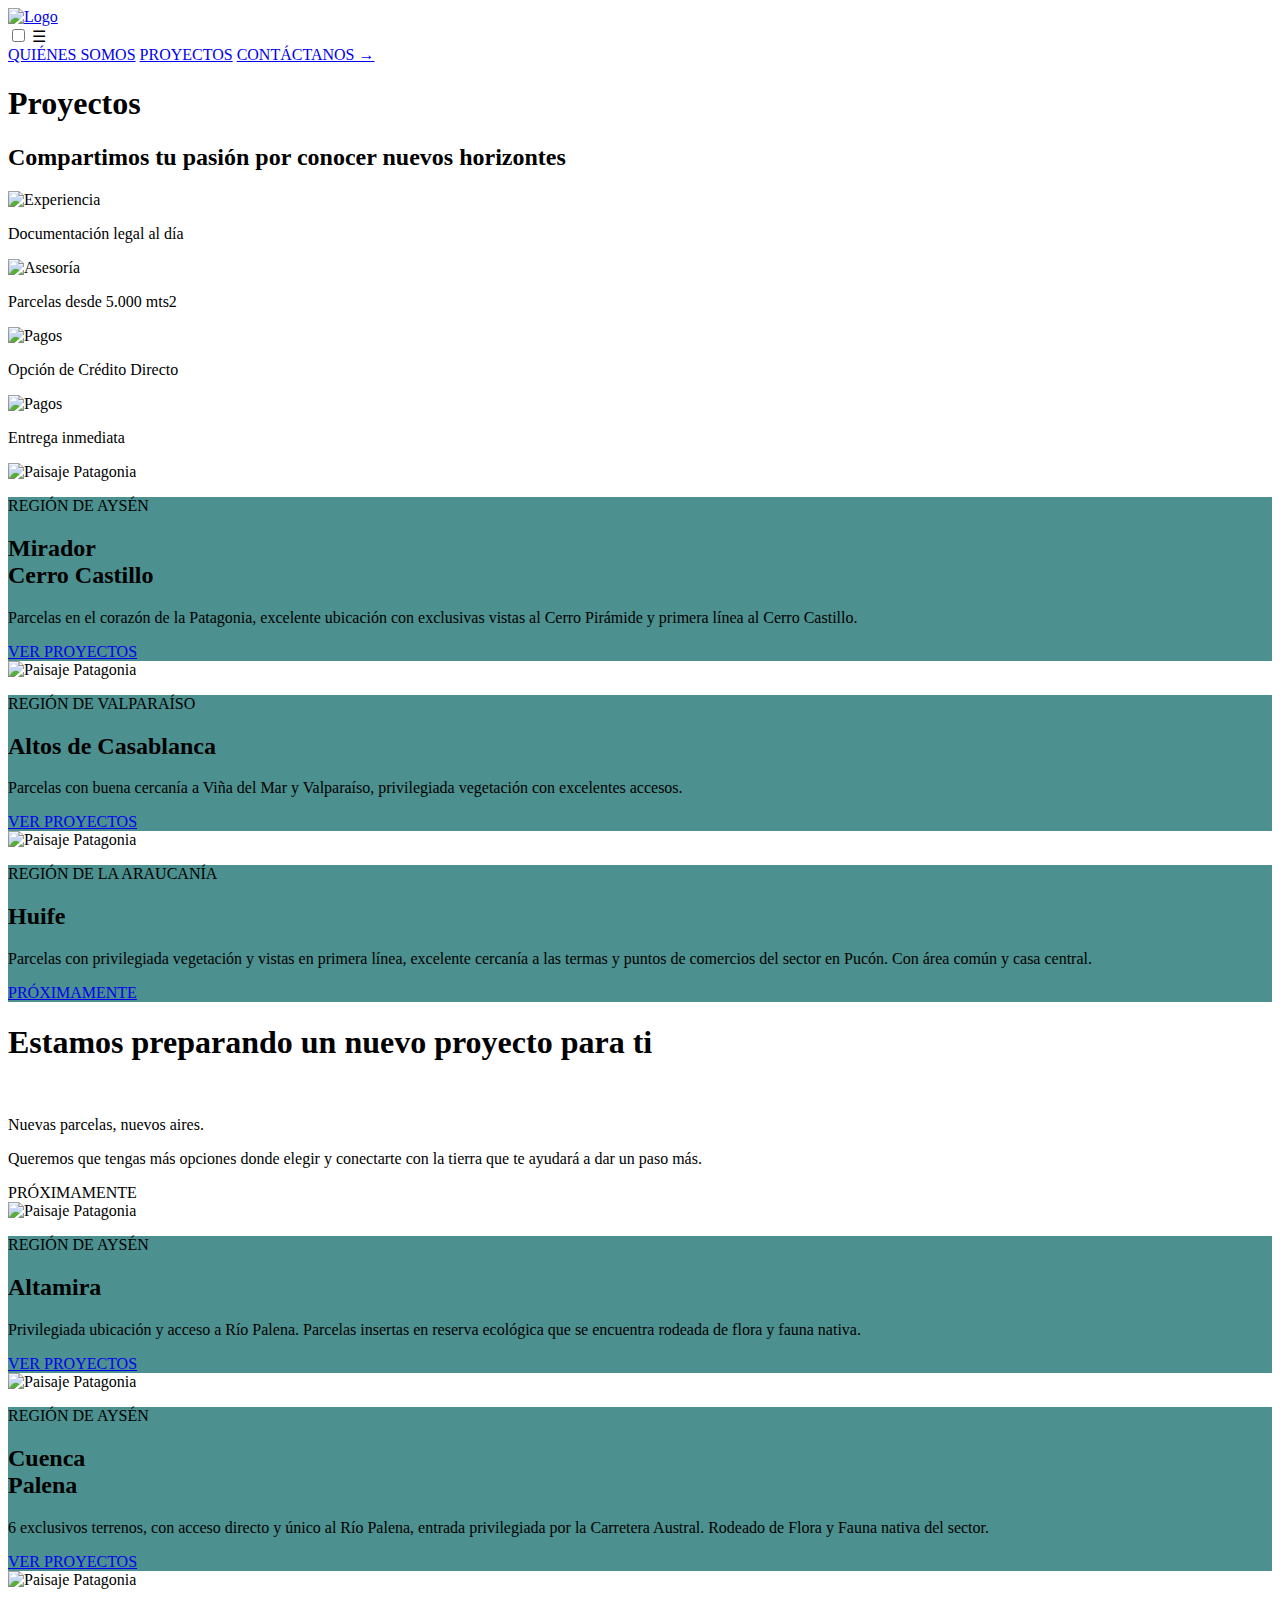
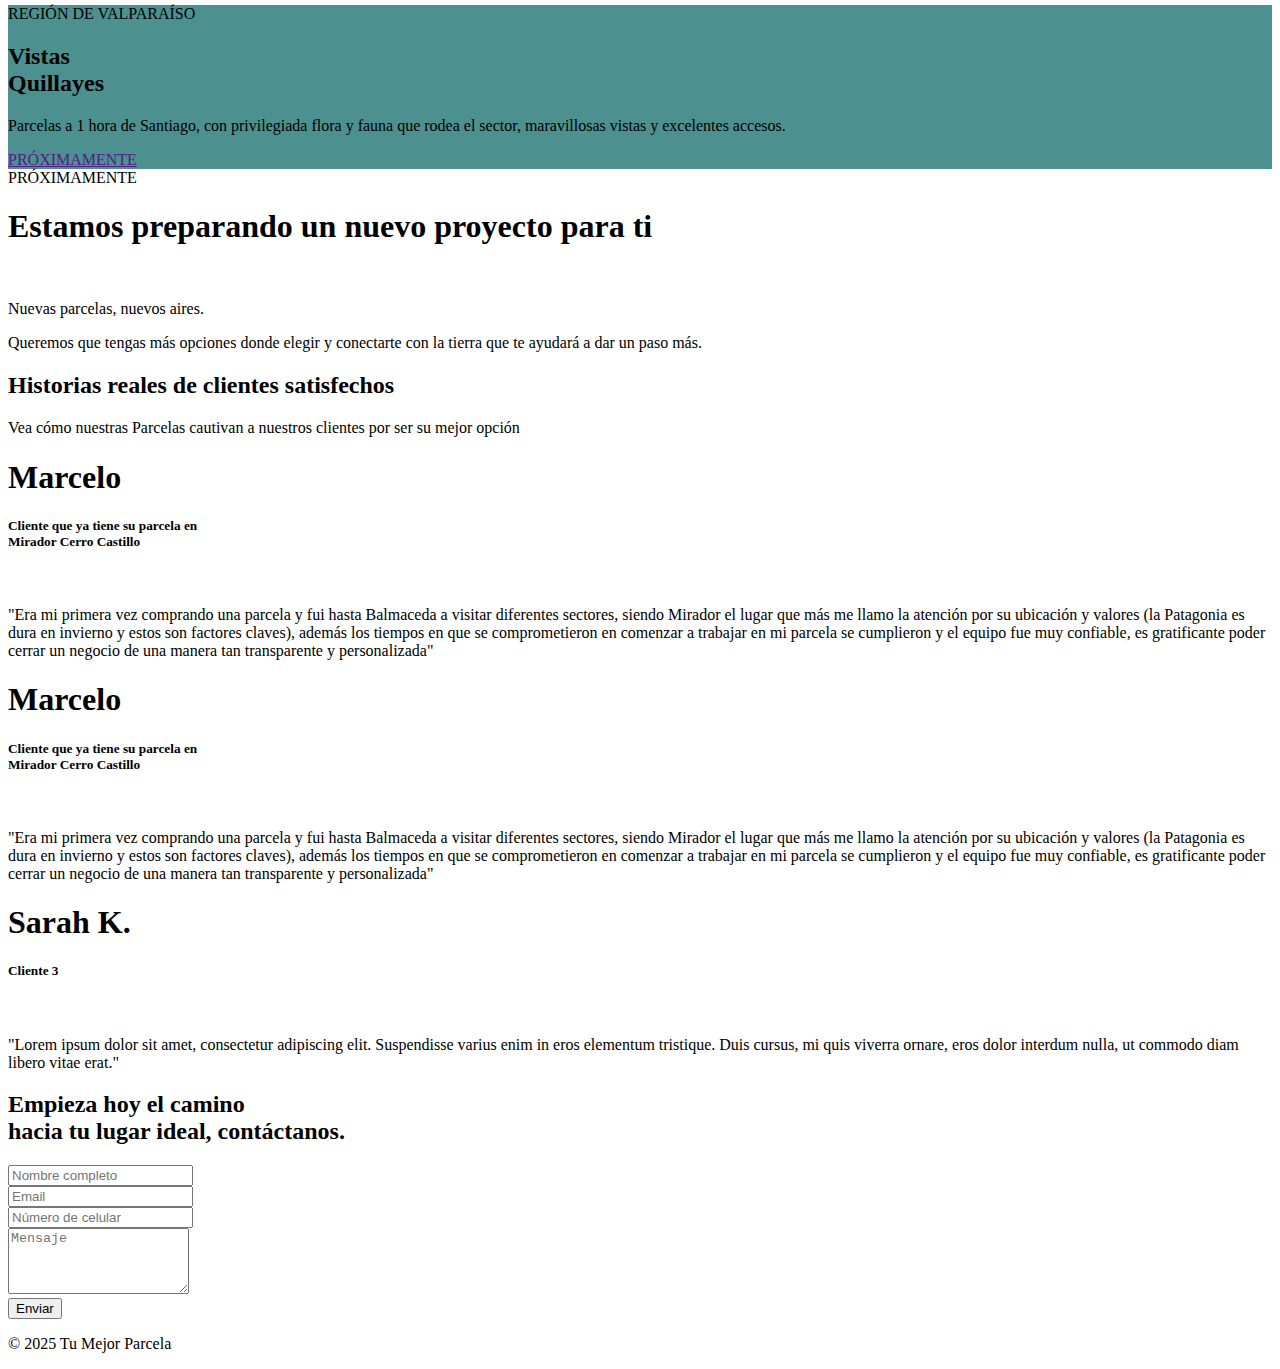
==== proyectos/index.html @ 0543a02b "Add files via upload" ====
<!DOCTYPE html>
<html lang="es">
<head>
    <meta charset="UTF-8">
    <meta name="viewport" content="width=device-width, initial-scale=1.0">
    <title>Proyectos</title>
    <meta content="" name="keywords">
    <meta content="" name="description">
    <!-- Favicon -->
    <link href="../assets/icons/parcela_icon.png" rel="icon">

    <link rel="stylesheet" href="../assets/css/style.css">

    <link rel="stylesheet" href="../assets/css/modal.css">

    <script  src="../assets/js/modal.js">  </script>
</head>
<body>

    
    <nav class="navbar">

        <div class="logo">
            <a href="../index.html">
            <img src="../assets/img/banners/Logo.svg" alt="Logo">
            </a>
        </div>
        
        <!-- Checkbox para controlar el menú -->
        <input type="checkbox" class="menu-toggle" id="toggle-menu">
    
        <!-- Icono del menú (hamburguesa) -->
        <label for="toggle-menu" class="navbar-toggle">&#9776;</label>
        <div class="nav-links">
            <a href="../quienes-somos/index.html" class="nav-item">QUIÉNES SOMOS</a>
            <a href="./index.html" class="nav-item proyectos">PROYECTOS</a>
            <a href="#contacto" class="nav-item contactanos">CONTÁCTANOS →</a>
        </div>
    </nav>

    <section class="proyects">
        <div class="proyects-content">
            <h1>Proyectos</h1>
        </div>
    </section>

    <section class="beneficios">
        <div class="beneficios-header">
            
            <h2>Compartimos tu pasión por conocer nuevos horizontes</h2>
           
        </div>
        
        <div class="proyectos-grid">
            <div class="proyectos-card">
                <div class="beneficio-icon">
                    <img src="../assets/icons/documentacion.svg" alt="Experiencia">
                </div>
                <p>Documentación legal al día</p>
            </div>

            <div class="beneficio-card">
                <div class="beneficio-icon">
                    <img src="../assets/icons/parcelas.svg" alt="Asesoría">
                </div>
                <p>Parcelas desde 5.000 mts2</p>
            </div>

            <div class="beneficio-card">
                <div class="beneficio-icon">
                    <img src="../assets/icons/credito.svg" alt="Pagos">
                </div>
                <p>Opción de Crédito Directo</p>
            </div>

            <div class="beneficio-card">
                <div class="beneficio-icon">
                    <img src="../assets/icons/entrega.svg" alt="Pagos">
                </div>
                <p>Entrega inmediata</p>
            </div>
        </div>
    </section>






    <section class="slider-section">
        <div class="slider">  
            <div class="slider-container">
                <div class="slide active">
                    <div class="slide-wrapper">
                        <img src="../assets/img/slides/proyecto-parcela-1.png" alt="Paisaje Patagonia">
                        <div class="slide-content" style="background-color:#4C908F">
                            <p>REGIÓN DE AYSÉN</p>
                            <h2>Mirador<br>Cerro Castillo</h2>
                            <p>Parcelas en el corazón de la Patagonia, excelente ubicación con exclusivas vistas al Cerro Pirámide y primera línea al Cerro Castillo. </p>
                            <a href="mirador-cerro-castillo/index.html" class="btn-proyectos">VER PROYECTOS</a>
                        </div>
                    </div>
                </div>
                <!-- Agrega más slides según necesites -->
            </div>
        </div>
    </section>


    <section class="slider-section">
        <div class="slider">  
            <div class="slider-container">
                <div class="slide active">
                    <div class="slide-wrapper">
                        <img src="../assets/img/slides/proyecto-parcela-2.png" alt="Paisaje Patagonia">
                        <div class="slide-content slide-content-left" style="background-color:#4C908F;">
                            <p>REGIÓN DE VALPARAÍSO</p>
                            <h2>Altos de Casablanca</h2>
                            <p>Parcelas con buena cercanía a Viña del Mar y Valparaíso, privilegiada vegetación con excelentes accesos.</p>
                            <a href="altos-de-casablanca/index.html" class="btn-proyectos" style="display: inline-block; align-self: baseline;">VER PROYECTOS</a>
                        </div>
                    </div>
                </div>
                <!-- Agrega más slides según necesites -->
            </div>
        </div>
    </section>



    <section class="slider-section">
        <div class="slider">
            <div class="slider-container">
                <div class="slide active">
                    <div class="slide-wrapper">
                        <img src="../assets/img/slides/proyecto-parcela-3.png" alt="Paisaje Patagonia">
                        <div class="slide-content" style="background-color:#4C908F">
                            <p>REGIÓN DE LA ARAUCANÍA</p>
                            <h2>Huife</h2>
                            <p>Parcelas con privilegiada vegetación y vistas en primera línea, excelente cercanía a las termas y puntos de comercios del sector en Pucón. Con área común y casa central.</p>
                            <a href="#" class="btn-proximos">PRÓXIMAMENTE</a>
                        </div>      <!-- Modal that appears on hover or click -->
                        <div class="info-modal">
                            <div class="modal-content-left">
                                <h1>Estamos preparando un nuevo proyecto para ti</h1>
                                <br>
                                <p>Nuevas parcelas, nuevos aires.</p> 
                            
                                <p>Queremos que tengas más opciones donde elegir y conectarte con la tierra que te ayudará a dar un paso más. </p> 
                            </div>
                            <div class="modal-content-right">
                                <a class="btn-primary-modal">PRÓXIMAMENTE</a>
                            </div>
                        </div>
                    </div>
                </div>
                <!-- Agrega más slides según necesites -->
            </div>
        </div>
    </section>


    <section class="slider-section">
        <div class="slider">  
            <div class="slider-container">
                <div class="slide active">
                    <div class="slide-wrapper">
                        <img src="../assets/img/slides/proyecto-parcela-4.png" alt="Paisaje Patagonia">
                        <div class="slide-content slide-content-left" style="background-color:#4C908F">
                            <p>REGIÓN DE AYSÉN</p>
                            <h2>Altamira</h2>
                            <p>Privilegiada ubicación y acceso a Río Palena. Parcelas insertas en reserva ecológica que se encuentra rodeada de flora y fauna nativa. </p>
                            <a href="altamira/index.html" class="btn-proyectos"  style="display: inline-block; align-self: baseline;">VER PROYECTOS</a>
                        </div>
                    </div>
                </div>
                <!-- Agrega más slides según necesites -->
            </div>
        </div>
    </section>

    
    <section class="slider-section">
        <div class="slider">  
            <div class="slider-container">
                <div class="slide active">
                    <div class="slide-wrapper">
                        <img src="../assets/img/slides/proyecto-parcela-5.png" alt="Paisaje Patagonia">
                        <div class="slide-content" style="background-color:#4C908F">
                            <p>REGIÓN DE AYSÉN</p>
                            <h2>Cuenca <br> Palena</h2>
                            <p>6 exclusivos terrenos, con acceso directo y único al Río Palena, entrada privilegiada por la Carretera Austral. Rodeado de Flora y Fauna nativa del sector.</p>
                            <a href="cuenca-palena/index.html" class="btn-proyectos">VER PROYECTOS</a>
                        </div>
                    </div>
                </div>
                <!-- Agrega más slides según necesites -->
            </div>
        </div>
    </section>


 

    <section class="slider-section">
        <div class="slider">  
            <div class="slider-container">
                <div class="slide active">
                    <div class="slide-wrapper">
                        <img src="../assets/img/slides/proyecto-parcela-6.png" alt="Paisaje Patagonia">
                        <div class="slide-content slide-content-left" style="background-color:#4C908F">
                            <p>REGIÓN DE VALPARAÍSO</p>
                            <h2>Vistas<br> Quillayes</h2>
                            <p>Parcelas a 1 hora de Santiago, con privilegiada flora y fauna que rodea el sector, maravillosas vistas y excelentes accesos. </p>
                            <a href="" class="btn-proximos">PRÓXIMAMENTE</a>
                        </div>      <!-- Modal that appears on hover or click -->
                        <div class="info-modal">
                            <div class="modal-content-right">
                                <a class="btn-primary-modal">PRÓXIMAMENTE</a>
                            </div>
                            <div class="modal-content-left">
                                <h1>Estamos preparando un nuevo proyecto para ti</h1>
                                <br>
                                <p>Nuevas parcelas, nuevos aires.</p> 
                            
                                <p>Queremos que tengas más opciones donde elegir y conectarte con la tierra que te ayudará a dar un paso más. </p> 
                            </div>
                        </div>
                    </div>
                </div>
                <!-- Agrega más slides según necesites -->
            </div>
        </div>
    </section>

    <section class="beneficios">
        <div class="beneficios-header">
            <h2>Historias reales de clientes satisfechos</h2>
           <p>Vea cómo nuestras Parcelas cautivan a nuestros clientes por ser su mejor opción </p>
        </div>
        
        <div class="beneficios-grid">
            <div class="beneficio-card">
               
            <h1>Marcelo</h1>
            <h5>Cliente que ya tiene su parcela en <br>Mirador Cerro Castillo</h5>
            <br>
                <p> "Era mi primera vez comprando una parcela y fui hasta Balmaceda a visitar diferentes sectores, siendo Mirador el lugar que más me llamo la atención por su ubicación y valores (la Patagonia es dura en invierno y estos son factores claves), además los tiempos en que se comprometieron en comenzar a trabajar en mi parcela se cumplieron y el equipo fue muy confiable, es gratificante poder cerrar un negocio de una manera tan transparente y personalizada"</p>
            </div>

            <div class="beneficio-card">
               
                <h1>Marcelo</h1>
            <h5>Cliente que ya tiene su parcela en <br>Mirador Cerro Castillo</h5>
            <br>
                <p> "Era mi primera vez comprando una parcela y fui hasta Balmaceda a visitar diferentes sectores, siendo Mirador el lugar que más me llamo la atención por su ubicación y valores (la Patagonia es dura en invierno y estos son factores claves), además los tiempos en que se comprometieron en comenzar a trabajar en mi parcela se cumplieron y el equipo fue muy confiable, es gratificante poder cerrar un negocio de una manera tan transparente y personalizada"</p>
            </div>

                <div class="beneficio-card">
                     <h1>Sarah K.</h1>
                    <h5>Cliente 3</h5>
                    <br>
                        <p> "Lorem ipsum dolor sit amet, consectetur adipiscing elit. Suspendisse varius enim in eros elementum tristique. Duis cursus, mi quis viverra ornare, eros dolor interdum nulla, ut commodo diam libero vitae erat."</p>
                    </div>
               
        </div>
    </section>



    <section class="contacto" id="contacto" style="background-image: url(../assets/img/banners/proyecto_contacto.png);">
        <div class="contacto-container">
            <div class="contacto-title">
                <h2>Empieza hoy el camino <br>hacia tu lugar ideal, contáctanos.</h2>
            </div>
            <div class="contacto-content">
                <form class="contacto-form">
                    <div class="form-group">
                        <input type="text" placeholder="Nombre completo" class="input-icon user" required>
                    </div>
                    <div class="form-group">
                        <input type="email" placeholder="Email" class="input-icon email" required>
                    </div>
                    <div class="form-group">
                        <input type="tel" placeholder="Número de celular" class="input-icon phone" required>
                    </div>
                    <div class="form-group">
                        <textarea placeholder="Mensaje" rows="4" class="input-icon message" required></textarea>
                    </div>
                    <button type="submit" class="btn-submit">Enviar</button>
                </form>
            </div>
        </div>
    </section>



    <footer class="footer">
        <p>&copy; 2025 Tu Mejor Parcela</p>
    </footer>
</body>
</html>
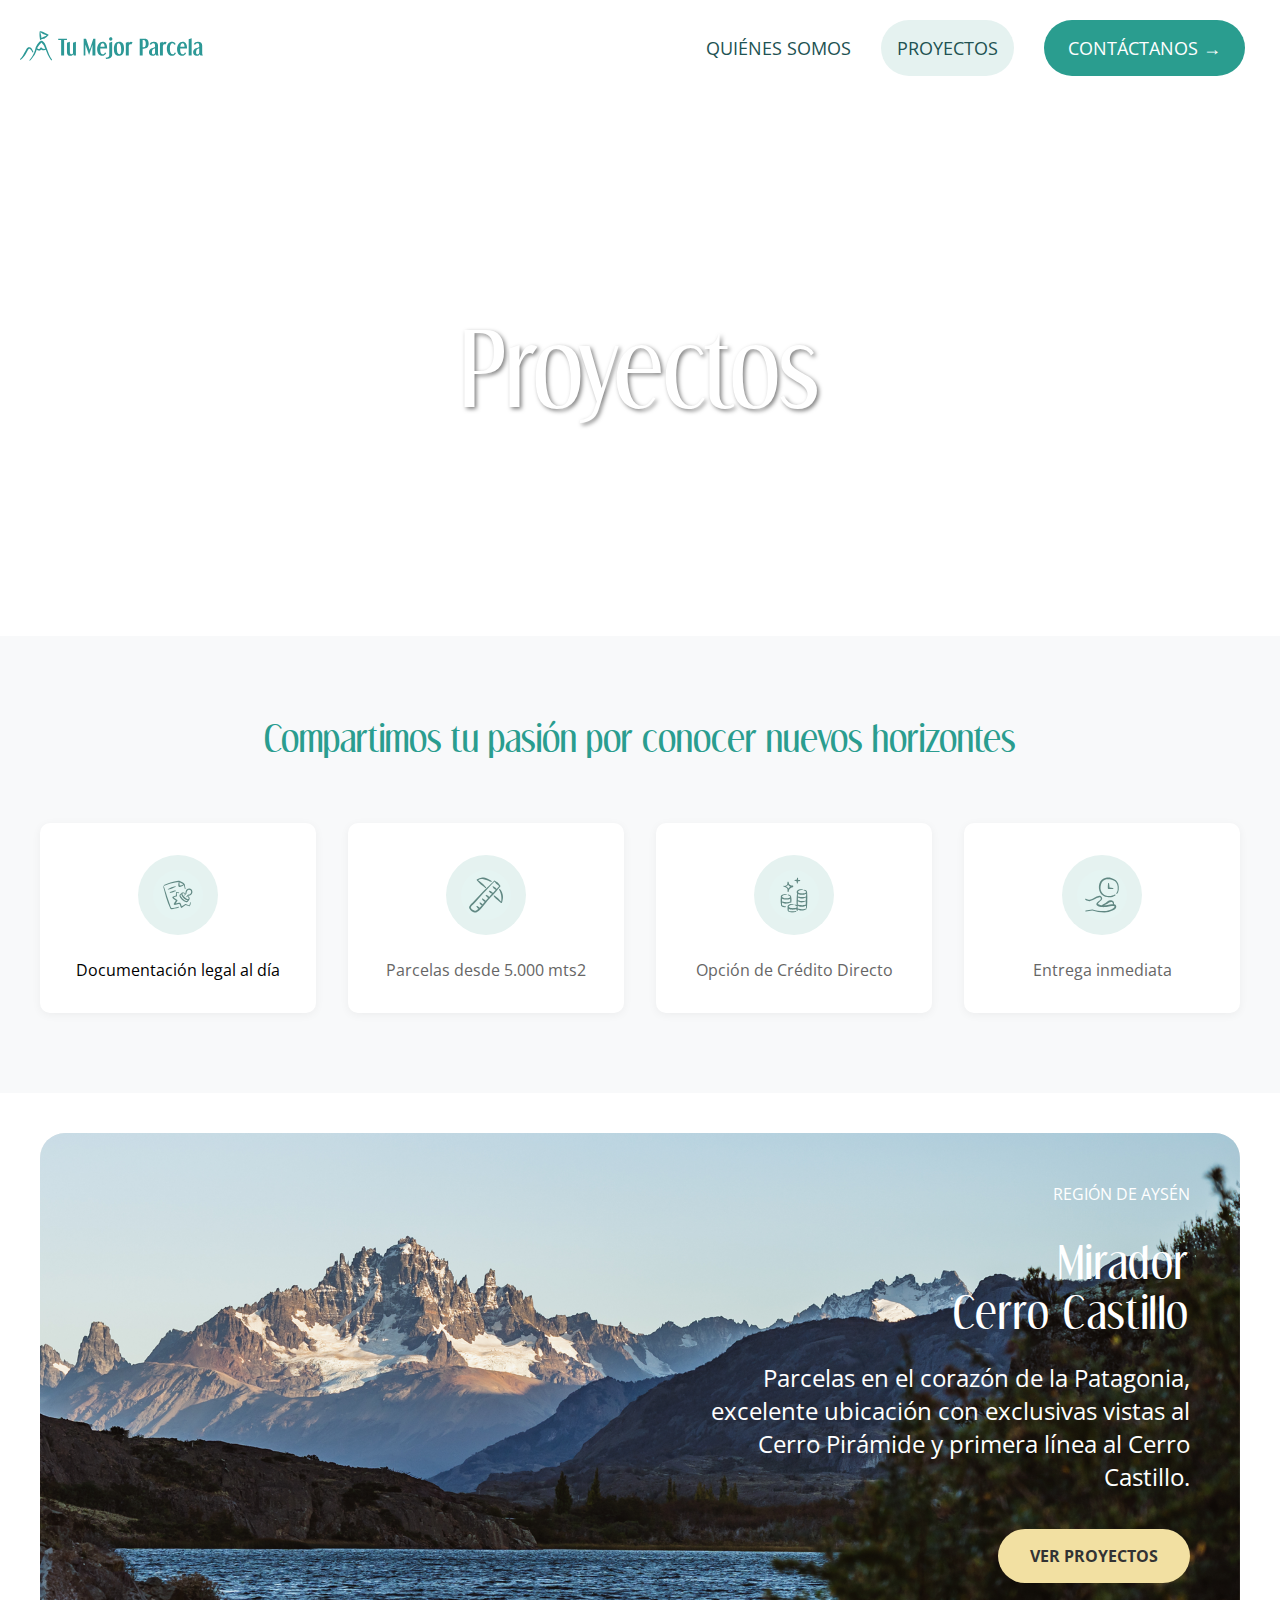
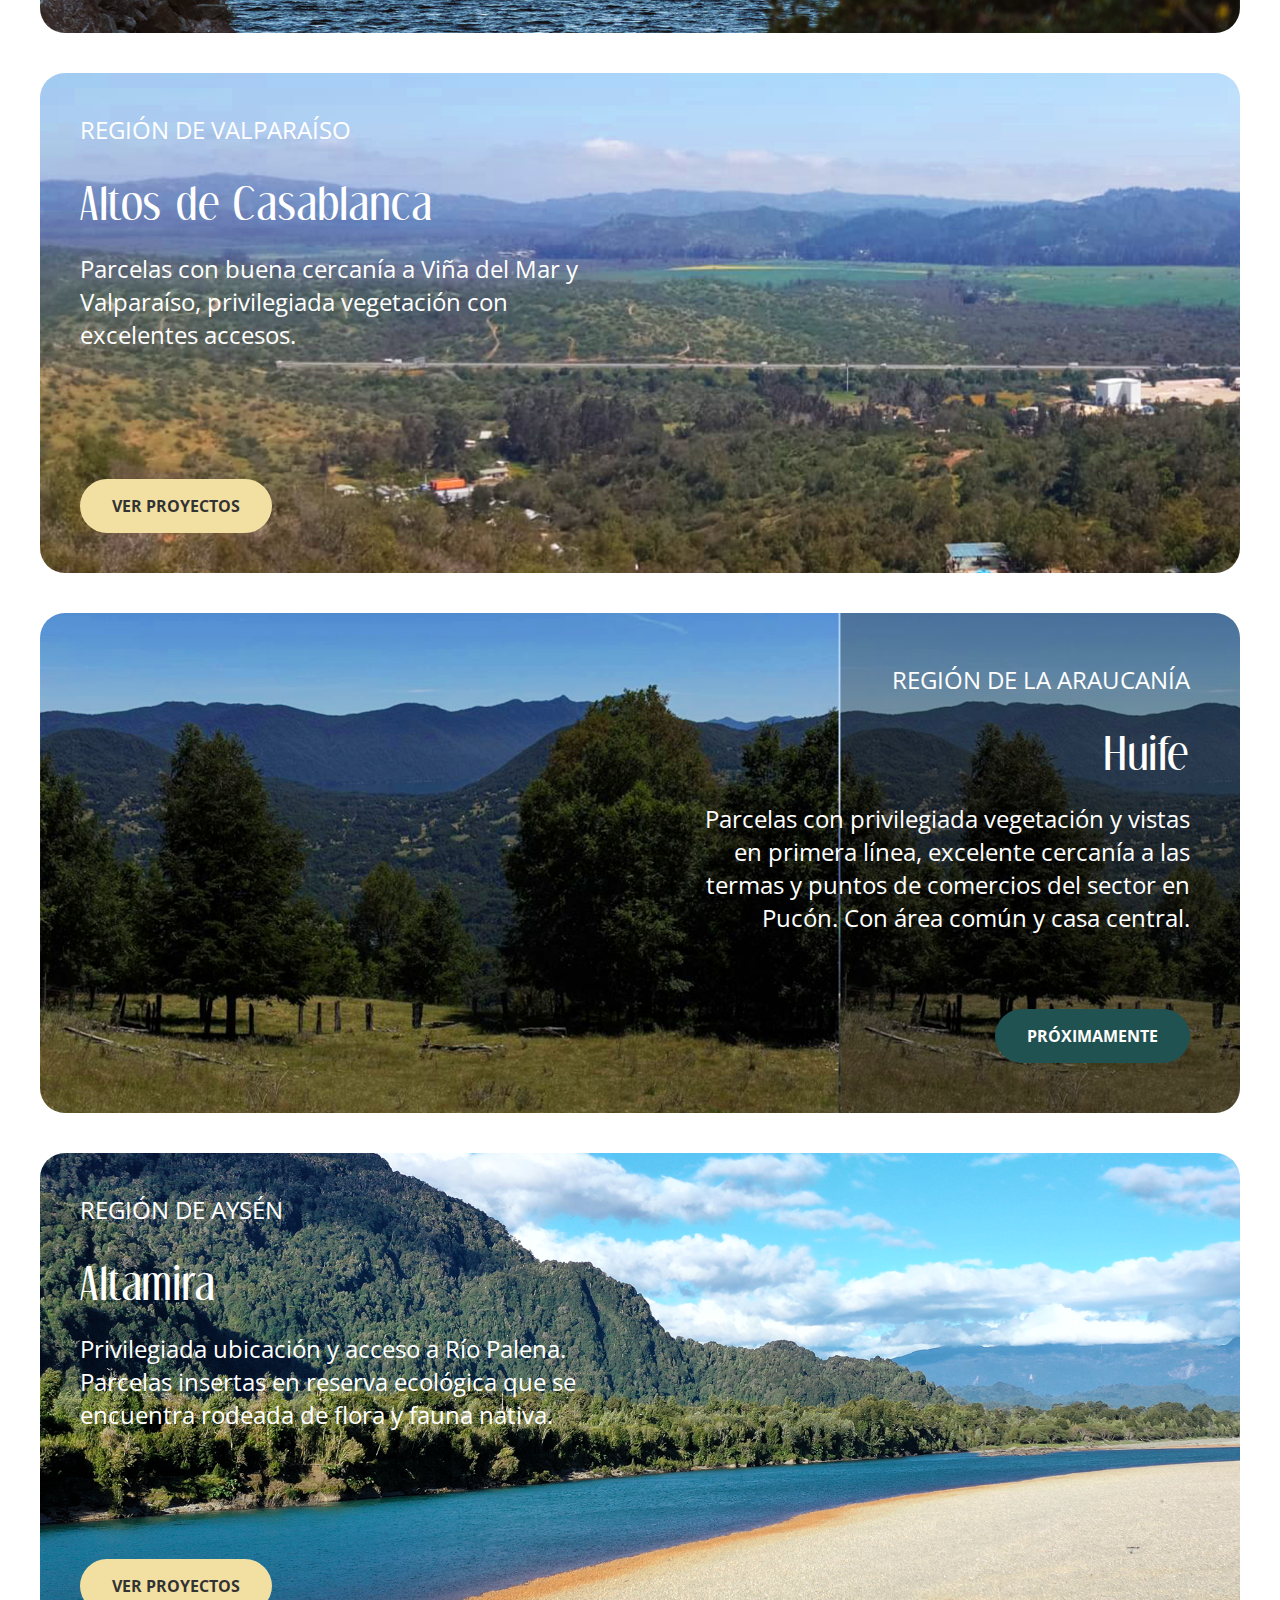
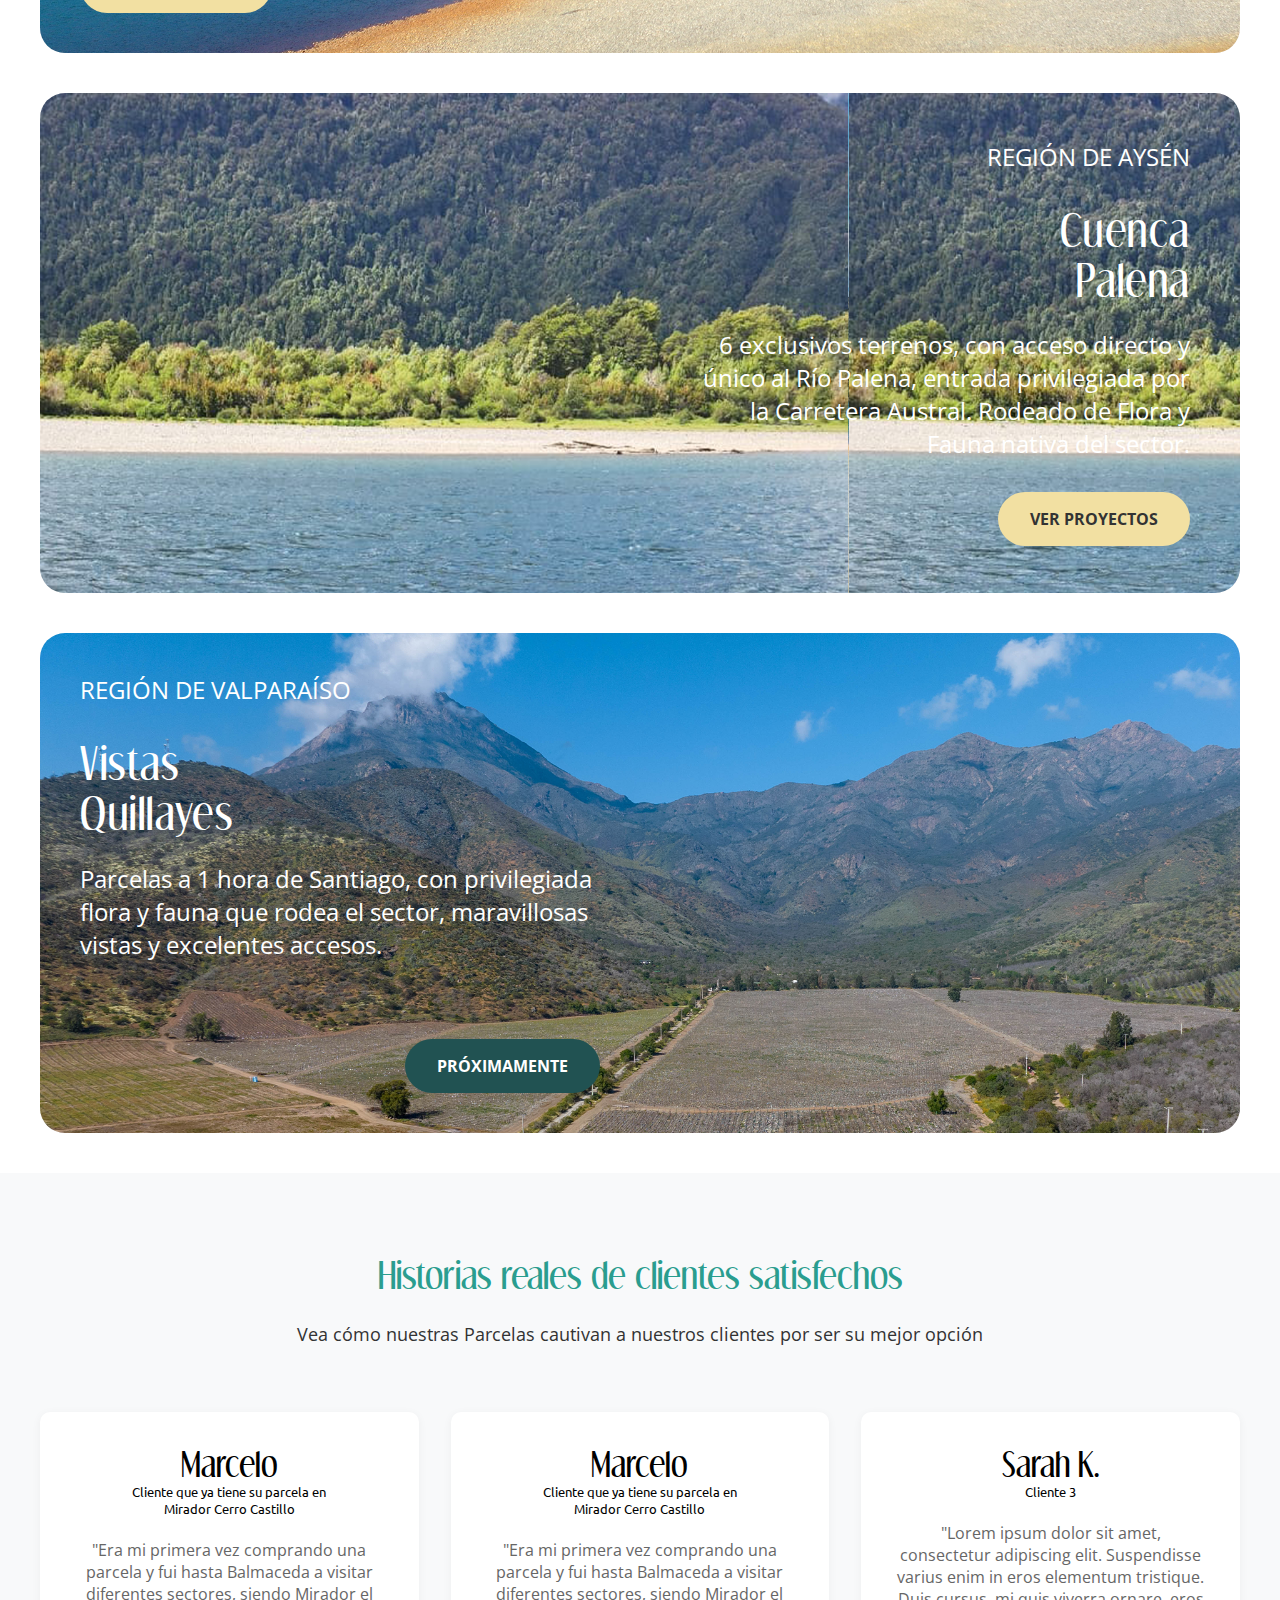
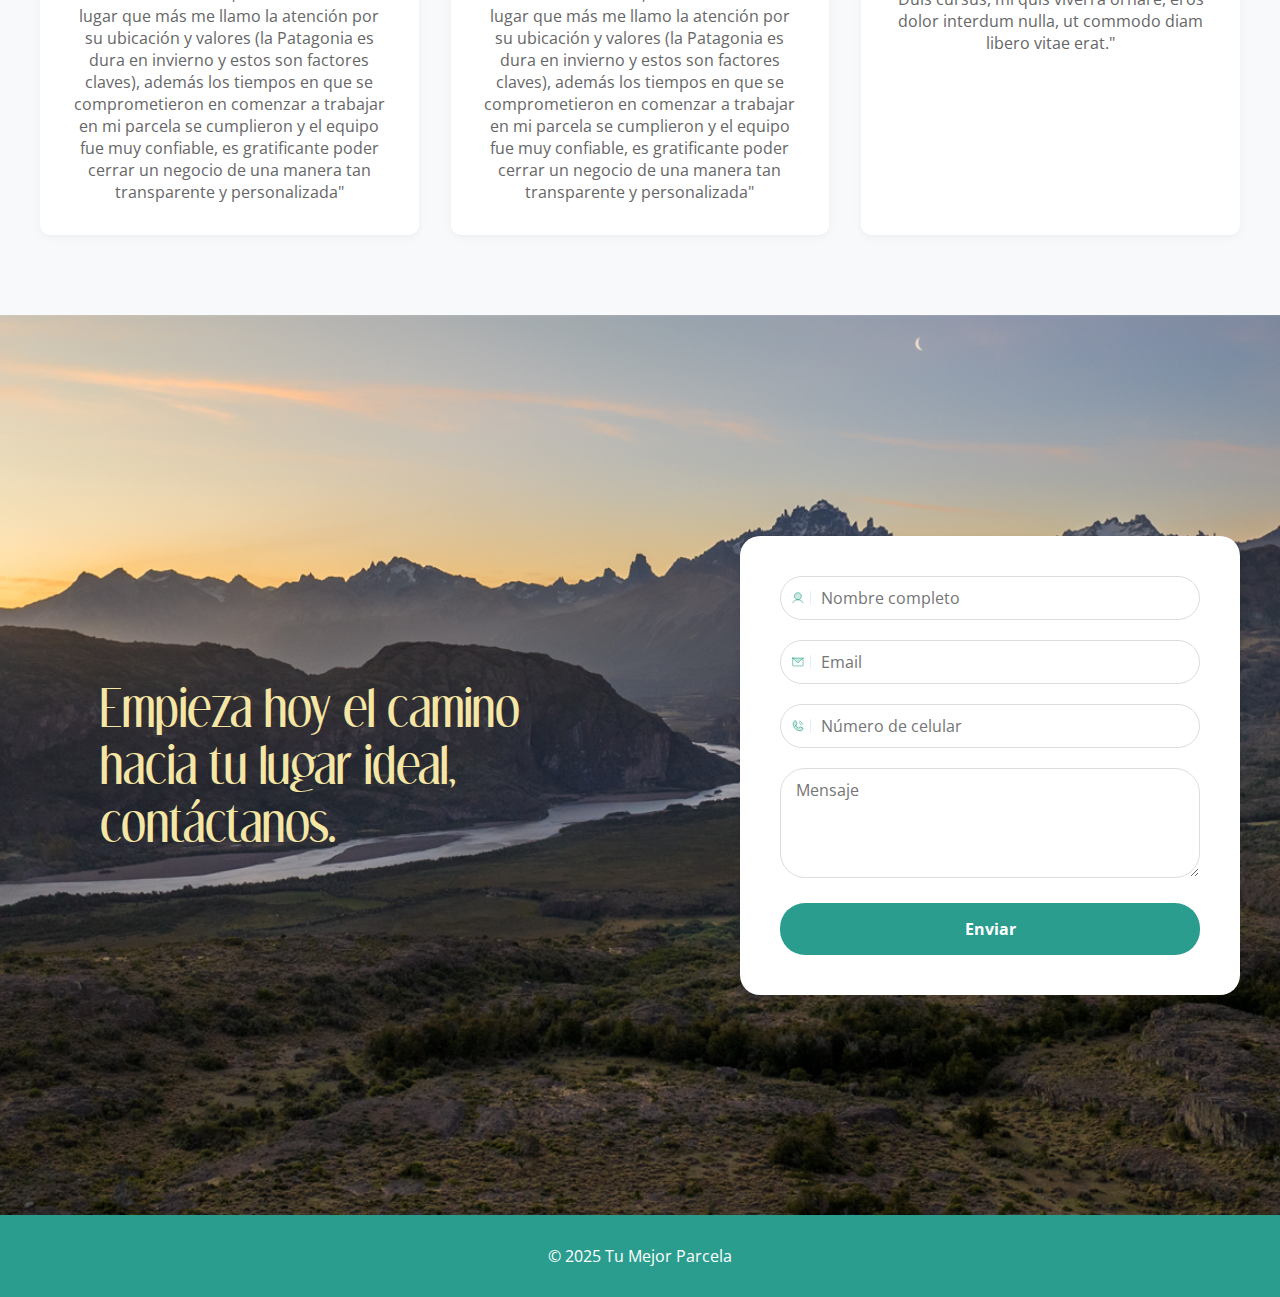
==== commit 2501b62e: "Add files via upload" ====
--- a/proyectos/index.html
+++ b/proyectos/index.html
@@ -87,13 +87,13 @@
 
 
 
-    <section class="slider-section">
+    <section class="slider-section mis-cards">
         <div class="slider">  
             <div class="slider-container">
                 <div class="slide active">
                     <div class="slide-wrapper">
                         <img src="../assets/img/slides/proyecto-parcela-1.png" alt="Paisaje Patagonia">
-                        <div class="slide-content" style="background-color:#4C908F">
+                        <div class="slide-content" 
                             <p>REGIÓN DE AYSÉN</p>
                             <h2>Mirador<br>Cerro Castillo</h2>
                             <p>Parcelas en el corazón de la Patagonia, excelente ubicación con exclusivas vistas al Cerro Pirámide y primera línea al Cerro Castillo. </p>
@@ -107,13 +107,13 @@
     </section>
 
 
-    <section class="slider-section">
+    <section class="slider-section mis-cards">
         <div class="slider">  
             <div class="slider-container">
                 <div class="slide active">
                     <div class="slide-wrapper">
                         <img src="../assets/img/slides/proyecto-parcela-2.png" alt="Paisaje Patagonia">
-                        <div class="slide-content slide-content-left" style="background-color:#4C908F;">
+                        <div class="slide-content slide-content-left">
                             <p>REGIÓN DE VALPARAÍSO</p>
                             <h2>Altos de Casablanca</h2>
                             <p>Parcelas con buena cercanía a Viña del Mar y Valparaíso, privilegiada vegetación con excelentes accesos.</p>
@@ -128,13 +128,13 @@
 
 
 
-    <section class="slider-section">
+    <section class="slider-section mis-cards">
         <div class="slider">
             <div class="slider-container">
                 <div class="slide active">
                     <div class="slide-wrapper">
                         <img src="../assets/img/slides/proyecto-parcela-3.png" alt="Paisaje Patagonia">
-                        <div class="slide-content" style="background-color:#4C908F">
+                        <div class="slide-content">
                             <p>REGIÓN DE LA ARAUCANÍA</p>
                             <h2>Huife</h2>
                             <p>Parcelas con privilegiada vegetación y vistas en primera línea, excelente cercanía a las termas y puntos de comercios del sector en Pucón. Con área común y casa central.</p>
@@ -160,13 +160,13 @@
     </section>
 
 
-    <section class="slider-section">
+    <section class="slider-section mis-cards">
         <div class="slider">  
             <div class="slider-container">
                 <div class="slide active">
                     <div class="slide-wrapper">
                         <img src="../assets/img/slides/proyecto-parcela-4.png" alt="Paisaje Patagonia">
-                        <div class="slide-content slide-content-left" style="background-color:#4C908F">
+                        <div class="slide-content slide-content-left">
                             <p>REGIÓN DE AYSÉN</p>
                             <h2>Altamira</h2>
                             <p>Privilegiada ubicación y acceso a Río Palena. Parcelas insertas en reserva ecológica que se encuentra rodeada de flora y fauna nativa. </p>
@@ -180,13 +180,13 @@
     </section>
 
     
-    <section class="slider-section">
+    <section class="slider-section mis-cards">
         <div class="slider">  
             <div class="slider-container">
                 <div class="slide active">
                     <div class="slide-wrapper">
                         <img src="../assets/img/slides/proyecto-parcela-5.png" alt="Paisaje Patagonia">
-                        <div class="slide-content" style="background-color:#4C908F">
+                        <div class="slide-content">
                             <p>REGIÓN DE AYSÉN</p>
                             <h2>Cuenca <br> Palena</h2>
                             <p>6 exclusivos terrenos, con acceso directo y único al Río Palena, entrada privilegiada por la Carretera Austral. Rodeado de Flora y Fauna nativa del sector.</p>
@@ -202,13 +202,13 @@
 
  
 
-    <section class="slider-section">
+    <section class="slider-section mis-cards">
         <div class="slider">  
             <div class="slider-container">
                 <div class="slide active">
                     <div class="slide-wrapper">
                         <img src="../assets/img/slides/proyecto-parcela-6.png" alt="Paisaje Patagonia">
-                        <div class="slide-content slide-content-left" style="background-color:#4C908F">
+                        <div class="slide-content slide-content-left">
                             <p>REGIÓN DE VALPARAÍSO</p>
                             <h2>Vistas<br> Quillayes</h2>
                             <p>Parcelas a 1 hora de Santiago, con privilegiada flora y fauna que rodea el sector, maravillosas vistas y excelentes accesos. </p>
--- a/assets/css/style.css
+++ b/assets/css/style.css
@@ -0,0 +1,1759 @@
+/* Base Styles & Typography */
+@import url('https://fonts.googleapis.com/css2?family=Open+Sans:wght@300;400;500;600;700&display=swap');
+@import url('https://fonts.googleapis.com/css2?family=Ubuntu&display=swap');
+
+@font-face {
+    font-family: 'dream_orphansregular';
+    src: url('../fonts/dream_orphans-webfont.woff2') format('woff2'),
+         url('../fonts/dream_orphans-webfont.woff') format('woff');
+    font-weight: normal;
+    font-style: normal;
+    letter-spacing: 4%;
+}
+
+
+/* Aplicar la fuente a todo el sitio */
+* {
+    font-family: 'Open Sans', sans-serif;
+    margin: 0;
+    padding: 0;
+    box-sizing: border-box;
+}
+
+/* Aplicar Dream Orphans a los títulos */
+h1, h2, h4, h6,
+.hero-content h1,
+.beneficios-header h2,
+.contacto-title h2 {
+    font-family: 'dream_orphansregular';
+    font-weight: lighter;
+
+}
+
+.slide-content h2 {
+    font-family: 'dream_orphansregular';
+    font-weight: lighter;
+    letter-spacing: 0.1rem;
+}
+
+
+h3, h5 {
+    font-family: "Ubuntu", serif;
+    font-weight: 400;
+    font-style: normal;
+  }
+
+/* Estilos generales para el navbar */
+.navbar {
+    display: flex;
+    justify-content: space-between;
+    align-items: center;
+    background-color: #ffffff;
+    padding: 20px 20px;
+    
+}
+
+/* Logo */
+.navbar .logo img {
+    width: 183px; /* Establecer el ancho fijo */
+    height: 30px; /* Establecer el alto fijo */
+    object-fit: contain; /* Ajusta la imagen sin distorsionarla */
+    
+}
+
+/* Estilo de los enlaces */
+.nav-links {
+    display: flex;
+    list-style-type: none;
+    padding: 0;
+    margin: 0;
+    align-items: center; /* Asegura que los enlaces estén alineados verticalmente */
+}
+
+.nav-links .nav-item {
+    color: #215252;
+    text-decoration: none;
+    font-size: 18px;
+    margin: 0 15px;
+}
+
+
+.nav-links .nav-item:hover {
+    color: #b8b8b8;
+}
+
+/* Toggle */
+.menu-toggle {
+    display: none; /* Ocultar el checkbox de manera predeterminada */
+}
+
+/* Icono de hamburguesa */
+.navbar-toggle {
+    display: none;
+    font-size: 30px;
+    color: white;
+    background-color:#00A884;
+    cursor: pointer;
+    padding: 10px;
+}
+
+.nav-item.contactanos{
+    color:#ffff
+
+}
+
+/* Estilo para el toggle en pantallas pequeñas */
+@media screen and (max-width: 768px) {
+    /* Ocultar los enlaces por defecto en pantallas pequeñas */
+    .nav-links {
+        display: none;
+        width: 100%;
+        flex-direction: column;
+        text-align: center;
+        background-color: #ffffff;
+        position: absolute;
+        top: 80px;
+        left: 0;
+        padding: 10px 0;
+    }
+
+    .nav-links .nav-item {
+        margin: 10px 0;
+        padding: 10px;
+    }
+
+    /* Mostrar el icono del toggle */
+    .navbar-toggle {
+        display: block;
+    }
+
+    /* Mostrar el menú cuando el checkbox está marcado */
+    .menu-toggle:checked + .navbar-toggle + .nav-links {
+        display: flex;
+    }
+}
+
+html {
+    scroll-behavior: smooth;
+  }
+
+.proyectos {
+    background-color: #E5F2F0;
+    padding: 1.0rem 1rem;
+    border-radius: 50px;
+}
+
+.contactanos {
+    background-color: #2A9D8F;
+    color: white;
+    padding: 1.0rem 1.5rem;
+    border-radius: 50px;
+}
+
+
+
+/* Hero Section */
+.hero {
+    width: 100%;
+    height: 90vh;
+    background-image: url('../img/hero/hero_parcela.png');
+    background-size: cover;
+    background-position: center;
+    background-repeat: no-repeat;
+    display: flex;
+    align-items: center;
+    justify-content: center;
+}
+
+.hero-content {
+    text-align: center;
+    color: white;
+}
+
+.hero-content h1 {
+    font-size: 6rem;
+    text-shadow: 2px 2px 4px rgba(0, 0, 0, 0.5);
+}
+
+
+
+/* Quienes Somos */
+.quienes-somos {
+    width: 100%;
+    height: 60vh;
+    background-image: url('../img/banners/quienes-somos2.png');
+    background-size: cover;
+    background-position: center;
+    background-repeat: no-repeat;
+    display: flex;
+    align-items: center;
+    justify-content: center;
+}
+
+.quienes-somos-content  {
+    text-align: center;
+    color: white;
+}
+
+.quienes-somos-content  h1 {
+    font-size: 6rem;
+    text-shadow: 2px 2px 4px rgba(0, 0, 0, 0.5);
+}
+
+/* Proyectos Section */
+.proyects {
+    width: 100%;
+    height: 60vh;
+    background-image: url('../img/hero/hero_proyectos2.png');
+    background-size: cover;
+    background-position: center;
+    background-repeat: no-repeat;
+    display: flex;
+    align-items: center;
+    justify-content: center;
+}
+
+.proyects-content {
+    text-align: center;
+    color: white;
+}
+
+.proyects-content h1 {
+    font-size: 6rem;
+    text-shadow: 2px 2px 4px rgba(0, 0, 0, 0.5);
+}
+
+
+/* Benefits Section */
+.beneficios {
+    padding: 5rem 2rem;
+    background-color: #f8f9fa;
+}
+
+.beneficios-header {
+    text-align: center;
+    max-width: 800px;
+    margin: 0 auto 4rem auto;
+}
+
+.beneficios-header h2 {
+    color: #2A9D8F;
+    font-size: 2.2rem;
+    margin-bottom: 1.5rem;
+}
+
+.beneficios-header p {
+    color: #333;
+    font-size: 1.1rem;
+    line-height: 1.6;
+}
+
+.beneficios-grid {
+    display: grid;
+    grid-template-columns: repeat(3, 1fr);
+    gap: 2rem;
+    max-width: 1200px;
+    margin: 0 auto;
+}
+.proyectos-grid {
+    display: grid;
+    grid-template-columns: repeat(4, 1fr);
+    gap: 2rem;
+    max-width: 1200px;
+    margin: 0 auto;
+}
+
+.beneficio-card {
+    background: white;
+    padding: 2rem;
+    border-radius: 10px;
+    text-align: center;
+    box-shadow: 0 2px 10px rgba(0,0,0,0.05);
+}
+
+.proyectos-card {
+    background: white;
+    padding: 2rem;
+    border-radius: 10px;
+    text-align: center;
+    box-shadow: 0 2px 10px rgba(0,0,0,0.05);
+}
+
+
+.beneficio-icon {
+    background-color: #E5F2F0;
+    width: 80px;
+    height: 80px;
+    border-radius: 50%;
+    display: flex;
+    align-items: center;
+    justify-content: center;
+    margin: 0 auto 1.5rem auto;
+}
+
+.beneficio-icon img {
+    width: 50px;
+    height: 50px;
+}
+
+.beneficio-card h3 {
+    color: #333;
+    margin-bottom: 1rem;
+}
+
+.beneficio-card p {
+    color: #666;
+}
+
+/* Mobile Styles */
+@media screen and (max-width: 768px) {
+    .beneficios-grid {
+        grid-template-columns: 1fr; 
+        gap: 1.5rem; 
+    }
+    .proyectos-grid {
+        grid-template-columns: 1fr; 
+        gap: 1.5rem; 
+    }
+
+    .beneficio-card {
+        padding: 1.5rem; 
+    }
+
+    .beneficios-header h2 {
+        font-size: 2rem;
+    }
+
+    .beneficios-header p {
+        font-size: 1rem; 
+    }
+}
+/* Slider Section */
+.slider-section {
+    padding: 0 20px;
+    margin: 40px 0;
+}
+
+.slider {
+    position: relative;
+    max-width: 1200px;
+    margin: 0 auto;
+}
+
+.slider-container {
+    border-radius: 25px;
+    overflow: hidden;
+    position: relative;
+    height: 500px; 
+    background-color: #f0f0f0; 
+}
+
+.slide {
+    position: absolute;
+    width: 100%;
+    height: 100%;
+    opacity: 0;
+    transition: opacity 0.4s ease;
+    visibility: hidden;
+}
+
+.slide.active {
+    opacity: 1;
+    visibility: visible;
+}
+
+.slide-wrapper {
+    position: relative;
+    width: 100%;
+    height: 100%;
+}
+
+.slide img {
+    width: 100%;
+    height: 100%;
+    object-fit: cover;
+}
+
+/* Contenido del slide alineado a la derecha (original) */
+.slide-content {
+    position: absolute;
+    right: 0%;
+    top: 0;
+    transform: none;
+    color: white;
+    text-align: right;
+    max-width: 50%;
+    padding: 50px;
+    display: flex;
+    flex-direction: column;
+    height: 100%;
+    justify-content: center;
+}
+
+.slide-content-left {
+    left: 0%;
+    right: auto;
+    text-align: left;
+    padding: 40px;
+    display: flex;
+    flex-direction: column;
+    height: 100%;
+    justify-content: center;
+}
+
+.slide-content h2 {
+    font-size: 2.6rem;
+    margin-bottom: 1.5rem;
+    line-height: 1.2;
+}
+
+.slide-content p {
+    font-size: 1.5rem;
+    margin-bottom: 2rem;
+}
+
+/* Media Queries para Responsividad */
+
+/* Para dispositivos con pantallas más pequeñas como tabletas */
+@media (max-width: 768px) {
+    .slider-container {
+        height: 400px; /* Reducimos la altura del slider */
+    }
+
+    .slide-content,
+    .slide-content-left {
+        max-width: 70%; /* Ajustamos el ancho del contenido */
+        
+    }
+
+    .slide-content h2,
+    .slide-content-left h2 {
+        font-size: 2rem; /* Reducimos el tamaño de la letra en tabletas */
+        margin-bottom: 1rem; /* Reducimos el margen */
+    }
+
+    .slide-content p,
+    .slide-content-left p {
+        font-size: 1rem; /* Reducimos el tamaño de la letra en tabletas */
+        margin-bottom: 1.5rem; /* Reducimos el margen */
+    }
+}
+
+/* Para dispositivos móviles más pequeños */
+@media (max-width: 480px) {
+    .slider-container {
+        height: 250px; /* Reducimos aún más la altura del slider */
+    }
+
+    .slide-content,
+    .slide-content-left {
+        max-width: 85%; /* Reducimos aún más el ancho del contenido */
+        padding: 8px;
+        min-height: 200px;
+    }
+
+    .slide-content h2,
+    .slide-content-left h2 {
+        font-size: 1.5rem; /* Reducimos el tamaño de la letra en dispositivos pequeños */
+        margin-bottom: 0.5rem;
+    }
+
+    .slide-content p,
+    .slide-content-left p {
+        font-size: 1rem; /* Reducimos el tamaño de la letra en dispositivos pequeños */
+        margin-bottom: 1rem; /* Reducimos el margen */
+    }
+}
+
+
+/* Slider Arrows */
+.slider-arrow {
+    position: absolute;
+    top: 50%;
+    transform: translateY(-50%);
+    background: rgba(255, 255, 255, 0.5);
+    border: none;
+    width: 40px;
+    height: 40px;
+    border-radius: 50%;
+    font-size: 24px;
+    cursor: pointer;
+    z-index: 2;
+    color: #333;
+    display: flex;
+    align-items: center;
+    justify-content: center;
+    transition: background-color 0.3s;
+}
+
+.slider-arrow:hover {
+    background: rgba(255, 255, 255, 0.8);
+}
+
+.slider-arrow.prev {
+    left: 5px;
+}
+
+.slider-arrow.next {
+    right: 5px; 
+}
+
+.slider-arrow {
+    font-size: 20px;
+    font-weight: bold;
+}
+
+.btn-proyectos {
+    display: inline-block;
+    padding: 1rem 2rem;
+    background-color: #F2E0A2;
+    color: #333;
+    text-decoration: none;
+    border-radius: 30px;
+    font-weight: bold;
+    transition: background-color 0.3s;
+    margin-top: auto;
+    align-self: flex-end;
+/*   align-self: auto; */
+}
+
+.btn-proyectos:hover {
+    background-color: #f1c40f;
+}
+
+/* Para pantallas más pequeñas como tabletas */
+@media (max-width: 768px) {
+    .btn-proyectos {
+        padding: 0.8rem 1.5rem; /* Reducimos el tamaño del botón en pantallas más pequeñas */
+        font-size: 1.1rem; /* Ajustamos el tamaño de la fuente */
+        font-size: 14px;
+    }
+}
+
+/* Para dispositivos móviles más pequeños */
+@media (max-width: 480px) {
+    .btn-proyectos {
+        padding: 0.6rem 1.2rem; /* Ajustamos aún más el tamaño del botón */
+        font-size: 1rem; /* Reducimos el tamaño de la fuente */
+        width: 100%; /* Hacemos que el botón ocupe el ancho completo en dispositivos pequeños */
+        text-align: center; /* Aseguramos que el texto esté centrado */
+        font-size: 14px;
+    }
+}
+/* Para proximos*/
+
+
+.btn-proximos {
+    display: inline-block;
+    padding: 1rem 2rem;
+    background-color: #215252;
+    color: #ffffff;
+    text-decoration: none;
+    border-radius: 30px;
+    font-weight: bold;
+    transition: background-color 0.3s;
+    align-self: flex-end;
+    margin-top: auto;
+}
+
+.btn-proximos:hover {
+    background-color: #3f9b9b;
+}
+
+/* Para pantallas más pequeñas como tabletas */
+@media (max-width: 768px) {
+    .btn-proximos {
+        padding: 0.8rem 1.5rem; /* Reducimos el tamaño del botón en pantallas más pequeñas */
+        font-size: 1.1rem; /* Ajustamos el tamaño de la fuente */
+        font-size: 14px;
+    }
+}
+
+/* Para dispositivos móviles más pequeños */
+@media (max-width: 480px) {
+    .btn-proximos {
+        padding: 0.6rem 1.2rem; /* Ajustamos aún más el tamaño del botón */
+        font-size: 1rem; /* Reducimos el tamaño de la fuente */
+        width: 100%; /* Hacemos que el botón ocupe el ancho completo en dispositivos pequeños */
+        text-align: center; /* Aseguramos que el texto esté centrado */
+        font-size: 14px;
+    }
+}
+
+/* Footer */
+footer {
+    text-align: center;
+    padding: 30px;
+    background-color: #2A9D8F;
+}
+
+footer p {
+    margin: 0;
+    color: #ffffff;
+}
+
+/* Contact Section */
+.contacto {
+    background-image: url('../img/banners/home_footer.png');
+    background-size: cover;
+    background-position: center;
+    padding: 60px 20px;
+    min-height: 100vh;
+    display: flex;
+    align-items: center;
+}
+
+.contacto-container {
+    width: 100%;
+    max-width: 1200px;
+    margin: 0 auto;
+    display: flex;
+    justify-content: space-between;
+    align-items: center;
+    gap: 40px;
+}
+
+.contacto-title {
+    flex: 1;
+    padding-left: 60px;
+}
+
+.contacto-title h2 {
+    color: #F5E6A5;
+    font-size: 3em;
+    line-height: 1.2;
+    max-width: 600px;
+}
+
+.contacto-content {
+    flex: 1;
+    max-width: 500px;
+    background: white;
+    padding: 40px;
+    border-radius: 20px;
+    box-shadow: 0 4px 10px rgba(0, 0, 0, 0.1);
+}
+
+.contacto-form {
+    display: flex;
+    flex-direction: column;
+    gap: 20px;
+}
+
+.form-group {
+    position: relative;
+}
+
+.input-icon {
+    width: 100%;
+    padding: 10px 15px 10px 40px; /* Espacio para el ícono */
+    border: 1px solid #ddd;
+    border-radius: 25px;
+    font-size: 1em;
+    outline: none;
+    transition: border-color 0.3s ease;
+    background-repeat: no-repeat;
+    background-position: 10px center; /* Posición del ícono */
+    background-size: 20px; /* Tamaño del ícono */
+}
+
+.input-icon:focus {
+    border-color: #2A9D8F;
+}
+
+/* Íconos personalizados */
+.input-icon.user {
+    background-image: url('../icons/user.svg'); /* Ícono de usuario */
+}
+
+.input-icon.email {
+    background-image: url('../icons/email.svg'); /* Ícono de email */
+}
+
+.input-icon.phone {
+    background-image: url('../icons/phone.svg'); /* Ícono de teléfono */
+}
+
+.input-icon.message {
+ 
+    padding-left: 15px; /* Ajuste para el textarea */
+    background-position: 10px 10px; /* Posición del ícono en el textarea */
+}
+
+.btn-submit {
+    width: 100%;
+    padding: 15px;
+    border: none;
+    border-radius: 25px;
+    background: #2A9D8F;
+    color: white;
+    font-size: 1em;
+    font-weight: bold;
+    cursor: pointer;
+    transition: background-color 0.3s ease;
+}
+
+.btn-submit:hover {
+    background: #21867A;
+}
+
+@media (max-width: 968px) {
+    .contacto-container {
+        flex-direction: column;
+        text-align: center;
+    }
+
+    .contacto-title {
+        padding-left: 0;
+    }
+
+    .contacto-title h2 {
+        font-size: 2.5em;
+        margin: 0 auto;
+    }
+
+    .contacto-content {
+        max-width: 100%;
+        padding: 20px;
+    }
+}
+
+/* Gallery Section */
+.gallery {
+    padding: 4rem 2rem;
+    background: #f5f5f5;
+    overflow: hidden;
+}
+
+.gallery-container {
+    display: flex;
+    gap: 2rem;
+    padding: 1rem;
+    max-width: 100%;
+    overflow-x: scroll;
+    scroll-behavior: smooth;
+    cursor: grab;
+    -webkit-overflow-scrolling: touch;
+    scrollbar-width: none;
+    -ms-overflow-style: none;
+    user-select: none;
+    -webkit-user-select: none;
+    -moz-user-select: none;
+    -ms-user-select: none;
+}
+
+.gallery-container.active {
+    cursor: grabbing;
+    scroll-behavior: auto;
+}
+
+.gallery-container::-webkit-scrollbar {
+    display: none;
+}
+
+.gallery-item {
+    position: relative;
+    min-width: 300px;
+    height: 300px;
+    flex: 0 0 auto;
+    overflow: hidden;
+    border-radius: 10px;
+}
+
+.gallery-item img {
+    width: 100%;
+    height: 100%;
+    object-fit: cover;
+    transition: transform 0.3s ease;
+    user-select: none;
+    -webkit-user-select: none;
+    -moz-user-select: none;
+    -ms-user-select: none;
+    -webkit-user-drag: none;
+    -webkit-touch-callout: none;
+    pointer-events: none;
+}
+
+.gallery-overlay {
+    position: absolute;
+    bottom: 0;
+    left: 0;
+    right: 0;
+    background: linear-gradient(transparent, rgba(0, 0, 0, 0.8));
+    color: white;
+    padding: 2rem;
+    transform: translateY(100%);
+    transition: transform 0.3s ease;
+}
+
+.gallery-item:hover img {
+    transform: scale(1.1);
+}
+
+.gallery-item:hover .gallery-overlay {
+    transform: translateY(0);
+}
+
+.gallery-overlay h3 {
+    font-size: 1.5rem;
+    margin-bottom: 0.5rem;
+}
+
+.gallery-overlay p {
+    font-size: 1rem;
+    margin-bottom: 1rem;
+}
+
+.gallery-btn {
+    display: inline-block;
+    background: #F5E6C9;
+    color: #333;
+    padding: 0.5rem 1.5rem;
+    border-radius: 25px;
+    text-decoration: none;
+    font-weight: bold;
+    transition: background-color 0.3s ease;
+}
+
+.gallery-btn:hover {
+    background: #f0d9b0;
+}
+
+@media (max-width: 768px) {
+    .gallery-item {
+        min-width: 250px;
+        height: 250px;
+    }
+    
+    .gallery-overlay {
+        transform: translateY(0);
+        background: linear-gradient(transparent, rgba(0, 0, 0, 0.9));
+    }
+}
+
+/* gallery2 Section */
+/* Estilos de la Galería */
+.gallery2 {
+    padding: 4rem 2rem;
+    background: #f5f5f5;
+}
+
+.gallery2-container {
+    display: grid;
+    grid-template-columns: repeat(4, 1fr);
+    gap: 10px;
+    padding: 20px;
+}
+
+.gallery2-item {
+    position: relative;
+    overflow: hidden;
+    border-radius: 8px;
+}
+
+.gallery2-item img {
+    width: 100%;
+    height: 100%;
+    object-fit: cover;
+}
+
+.gallery2-item.wide {
+    grid-column: span 2;
+}
+
+.gallery2-item.big {
+    grid-column: span 2;
+    grid-row: span 2;
+}
+
+/* Para asegurar que todas las imágenes tengan una proporción similar */
+.gallery2-item::before {
+    content: "";
+    display: block;
+    padding-top: 75%; /* Proporción 4:3 */
+}
+
+.gallery2-item img {
+    position: absolute;
+    top: 0;
+    left: 0;
+    width: 100%;
+    height: 100%;
+    object-fit: cover;
+    transition: transform 0.3s ease-in-out;
+}
+
+.gallery2-item:hover img {
+    transform: scale(1.1);
+}
+/* Responsive */
+@media (max-width: 768px) {
+    .gallery2-container {
+        grid-template-columns: repeat(2, 1fr);
+    }
+}
+/* Modal */
+.modal {
+    display: none;
+    position: fixed;
+    z-index: 1000;
+    padding-top: 10%;
+    left: 0;
+    top: 0;
+    width: 100%;
+    height: 100%;
+    overflow: auto;
+    background-color: rgba(0, 0, 0, 0.8);
+}
+
+.modal-content {
+    display: block;
+    max-width: 80%;
+    max-height: 80%;
+    margin: auto;
+}
+
+.close {
+    position: absolute;
+    top: 15px;
+    right: 25px;
+    color: white;
+    font-size: 35px;
+    font-weight: bold;
+    cursor: pointer;
+}
+
+/* Project Cards Section */
+.proyecto-cards {
+    padding: 4rem 2rem;
+    background-color: #fff;
+}
+
+.proyecto-header {
+    text-align: center;
+    max-width: 800px;
+    margin: 0 auto 3rem;
+}
+
+.proyecto-header h2 {
+    font-size: 2.5rem;
+    margin-bottom: 1.5rem;
+    color: #333;
+}
+
+.proyecto-header p {
+    font-size: 1.2rem;
+    color: #666;
+    line-height: 1.6;
+}
+
+.proyecto-grid {
+    display: grid;
+    grid-template-columns: repeat(auto-fit, minmax(250px, 1fr));
+    gap: 2rem;
+    max-width: 1200px;
+    margin: 0 auto;
+}
+
+.proyecto-card {
+    text-align: center;
+    padding: 2rem;
+    background: #f8f8f8;
+    border-radius: 10px;
+    transition: transform 0.3s ease;
+}
+
+.proyecto-card:hover {
+    transform: translateY(-5px);
+}
+
+.proyecto-icon {
+    background-color: #E5F2F0;
+    width: 80px;
+    height: 80px;
+    border-radius: 50%;
+    display: flex;
+    align-items: center;
+    justify-content: center;
+    margin: 0 auto 1.5rem auto;
+}
+
+.proyecto-icon img {
+    width: 70%;
+    height: 70%;
+    object-fit: contain;
+}
+
+
+
+.proyecto-card p {
+    font-size: 1.1rem;
+    color: #444;
+    margin: 0;
+}
+
+@media (max-width: 768px) {
+
+    
+
+
+    .proyecto-header h2 {
+        font-size: 2rem;
+    }
+    
+    .proyecto-grid {
+        grid-template-columns: 1fr;
+        gap: 1.5rem;
+    }
+}
+
+/* Project Layout Sections */
+.project-right {
+    display: flex;
+    align-items: stretch;
+    margin: 2rem auto;
+    max-width: 1200px;
+    background: #fff;
+    border-radius: 20px;
+    overflow: hidden;
+    box-shadow: 0 4px 6px rgba(0, 0, 0, 0.1);
+}
+.project-left {
+    display: flex;
+    align-items: stretch;
+    margin: 2rem auto;
+    max-width: 1200px;
+    background: #fff;
+    border-radius: 20px;
+    overflow: hidden;
+    box-shadow: 0 4px 6px rgba(0, 0, 0, 0.1);
+}
+
+.project-image {
+    flex: 1;
+    min-height: 400px;
+}
+
+.project-image img {
+    width: 100%;
+    height: 100%;
+    object-fit: cover;
+}
+
+.project-info {
+    flex: 1;
+    padding: 3rem;
+    background: #4A8B84;
+    color: white;
+    display: flex;
+    flex-direction: column;
+    justify-content: center;
+}
+
+.project-info .region {
+    font-size: 0.9rem;
+    margin-bottom: 1rem;
+}
+
+.project-info h2 {
+    font-size: 2.5rem;
+    margin-bottom: 1.5rem;
+    line-height: 1.2;
+}
+
+.project-info p {
+    font-size: 1.1rem;
+    margin-bottom: 2rem;
+    line-height: 1.6;
+}
+
+.btn-project {
+    display: inline-block;
+    background: #F5E6C9;
+    color: #333;
+    padding: 0.8rem 2rem;
+    border-radius: 25px;
+    text-decoration: none;
+    font-weight: bold;
+    align-self: flex-start;
+    transition: background-color 0.3s ease;
+}
+
+.btn-project:hover {
+    background: #f0d9b0;
+}
+
+@media (max-width: 768px) {
+    .project-right {
+        flex-direction: column;
+        margin: 1rem;
+    }
+    .project-left {
+        flex-direction: column-reverse;
+        margin: 1rem;
+    }
+
+    .project-image {
+        min-height: 300px;
+    }
+
+
+    .project-info {
+        padding: 2rem;
+    }
+
+    .project-info h2 {
+        font-size: 2rem;
+    }
+}
+
+/* Testimonials Section */
+.testimonios {
+    padding: 4rem 2rem;
+    background-color: #fff;
+}
+
+.testimonios-header {
+    text-align: center;
+    max-width: 800px;
+    margin: 0 auto 3rem;
+}
+
+.testimonios-header h2 {
+    font-size: 2.5rem;
+    margin-bottom: 1rem;
+    color: #333;
+}
+
+.testimonios-header p {
+    font-size: 1.1rem;
+    color: #666;
+}
+
+.testimonios-grid {
+    display: grid;
+    grid-template-columns: repeat(3, 1fr);
+    gap: 2rem;
+    max-width: 1200px;
+    margin: 0 auto;
+}
+
+.testimonio-card {
+    background: #f8f9fa;
+    padding: 2rem;
+    border-radius: 15px;
+    text-align: center;
+    transition: transform 0.3s ease;
+}
+
+.testimonio-card:hover {
+    transform: translateY(-5px);
+}
+
+.testimonio-card h3 {
+    font-size: 1.5rem;
+    color: #333;
+    margin-bottom: 0.5rem;
+}
+
+.cliente-tipo {
+    display: block;
+    color: #666;
+    font-size: 0.9rem;
+    margin-bottom: 1.5rem;
+}
+
+.testimonio-card p {
+    color: #444;
+    line-height: 1.6;
+    font-style: italic;
+}
+
+@media (max-width: 968px) {
+    .testimonios-grid {
+        grid-template-columns: repeat(2, 1fr);
+    }
+}
+
+@media (max-width: 768px) {
+    .testimonios-grid {
+        grid-template-columns: 1fr;
+    }
+
+    .testimonios-header h2 {
+        font-size: 2rem;
+    }
+}
+
+/* Project Description Section */
+.project-description {
+    padding: 4rem 2rem;
+    background-color: #fff;
+}
+
+.description-content {
+    display: flex;
+    gap: 4rem;
+    max-width: 1200px;
+    margin: 0 auto;
+}
+
+.description-text {
+    flex: 1;
+}
+
+.description-text p {
+    font-size: 1.1rem;
+    line-height: 1.6;
+    color: #333;
+    margin-bottom: 2rem;
+}
+
+.features-list {
+    list-style: none;
+    padding: 0;
+}
+
+.features-list li {
+    position: relative;
+    padding-left: 1.5rem;
+    margin-bottom: 1rem;
+    color: #444;
+    line-height: 1.4;
+}
+
+.features-list li::before {
+    content: "•";
+    color: #4A8B84;
+    position: absolute;
+    left: 0;
+    font-size: 1.2rem;
+}
+
+.description-gallery2 {
+    flex: 1.5;
+}
+
+.main-image {
+    margin-bottom: 1rem;
+    border-radius: 15px;
+    overflow: hidden;
+}
+
+.main-image img {
+    width: 100%;
+    height: 400px;
+    object-fit: cover;
+}
+
+.gallery2-grid {
+    display: grid;
+    grid-template-columns: repeat(3, 1fr);
+    gap: 1rem;
+}
+
+.gallery2-grid img {
+    width: 100%;
+    height: 150px;
+    object-fit: cover;
+    border-radius: 10px;
+    transition: transform 0.3s ease;
+}
+
+.gallery2-grid img:hover {
+    transform: scale(1.05);
+}
+
+@media (max-width: 968px) {
+    .description-content {
+        flex-direction: column;
+    }
+
+    .description-gallery2 {
+        order: -1;
+    }
+
+    .main-image img {
+        height: 300px;
+    }
+
+    .gallery2-grid img {
+        height: 120px;
+    }
+}
+
+@media (max-width: 768px) {
+    .project-description {
+        padding: 2rem 1rem;
+    }
+
+    .gallery2-grid {
+        grid-template-columns: repeat(2, 1fr);
+    }
+}
+
+/* Project Features Section */
+.project-features {
+    padding: 4rem 2rem;
+    background-color: #f8f9fa;
+    /* background-image: url('../img/features-bg.webp'); */
+    background-size: cover;
+    background-position: center;
+    color: white;
+}
+
+.features-container {
+    display: grid;
+    grid-template-columns: repeat(auto-fit, minmax(250px, 1fr));
+    gap: 3rem;
+    max-width: 1200px;
+    margin: 0 auto;
+}
+
+.feature-item {
+    display: flex;
+    gap: 1.5rem;
+    align-items: flex-start;
+}
+
+.feature-icon {
+    flex-shrink: 0;
+    width: 50px;
+    height: 50px;
+}
+
+.feature-icon img {
+    width: 100%;
+    height: 100%;
+    object-fit: contain;
+    filter: brightness(0) invert(1); /* Hace los iconos blancos */
+}
+
+.feature-content {
+    flex-grow: 1;
+}
+
+.feature-content h3 {
+    font-size: 1.2rem;
+    margin-bottom: 0.5rem;
+    color: #F5E6C9;
+}
+
+.feature-content p {
+    font-size: 1rem;
+    line-height: 1.4;
+    margin-bottom: 0.5rem;
+}
+
+.feature-detail {
+    font-size: 0.9rem;
+    opacity: 0.8;
+}
+
+@media (max-width: 768px) {
+    .project-features {
+        padding: 3rem 1rem;
+    }
+
+    .features-container {
+        gap: 2rem;
+    }
+
+    .feature-item {
+        gap: 1rem;
+    }
+
+    .feature-icon {
+        width: 40px;
+        height: 40px;
+    }
+}
+
+/* Location Section */
+.ubication {
+    color: #215252; /* Color del texto */
+    padding: 4rem 1rem; /* Padding general */
+    display: flex;
+    justify-content: center;
+    position: relative;
+    overflow: hidden;
+    background-color: #f8f9fa; /* Fondo claro para mejor contraste */
+}
+
+.ubication-container {
+    display: flex;
+    gap: 4rem;
+    max-width: 1200px;
+    margin: 0 auto;
+    padding: 0 1rem; /* Padding interno para evitar desbordamiento */
+    box-sizing: border-box; /* Asegura que el padding no afecte el ancho total */
+}
+
+.ubication-info {
+    flex: 1;
+    padding: 2rem; /* Padding interno */
+    box-sizing: border-box; /* Asegura que el padding no afecte el ancho total */
+}
+
+.ubication-info h2 {
+    font-size: 2.5rem; /* Tamaño de fuente más grande */
+    color: #215252; /* Color del texto */
+    margin-bottom: 2rem; /* Más margen inferior */
+}
+
+.ubication-info p {
+    font-size: 1.2rem; /* Tamaño de fuente más grande */
+    line-height: 1.8; /* Más espacio entre líneas */
+    color: #215252; /* Color del texto */
+    margin-bottom: 2.5rem; /* Más margen inferior */
+}
+
+.ubication-info h3 {
+    font-size: 1.5rem; /* Tamaño de fuente más grande */
+    color: #215252; /* Color del texto */
+    margin-bottom: 1.5rem; /* Más margen inferior */
+}
+
+.ubication-list {
+    list-style: none;
+    padding: 0;
+}
+
+.ubication-list li {
+    position: relative;
+    padding-left: 1.5rem;
+    margin-bottom: 1rem; /* Más margen inferior */
+    color: #215252; /* Color del texto */
+    line-height: 1.6; /* Más espacio entre líneas */
+    font-size: 1.1rem; /* Tamaño de fuente más grande */
+}
+
+.ubication-list li::before {
+    content: "•";
+    color: #4A8B84; /* Color del punto */
+    position: absolute;
+    left: 0;
+    font-size: 1.5rem; /* Tamaño del punto más grande */
+}
+
+.ubication-map {
+    flex: 1.5;
+    height: auto;
+    overflow: hidden;
+    border-radius: 15px; /* Bordes redondeados */
+    box-shadow: 0 4px 10px rgba(0, 0, 0, 0.1); /* Sombra suave */
+}
+
+/* Responsive Design */
+@media (max-width: 968px) {
+    .ubication-container {
+        flex-direction: column;
+        gap: 2rem;
+        padding: 0 1rem; /* Padding interno para móvil */
+    }
+
+    .ubication-info {
+       padding: 18rem;
+       padding-top: 15px;
+       height: 0px;
+   
+    }
+
+    .ubication-info h2 {
+        font-size: 2rem; /* Tamaño de fuente más pequeño en móvil */
+    }
+
+    .ubication-info p {
+        font-size: 1.1rem; /* Tamaño de fuente más pequeño en móvil */
+    }
+
+    .ubication-info h3 {
+        font-size: 1.3rem; /* Tamaño de fuente más pequeño en móvil */
+    }
+
+    .ubication-map {
+        height: 300px; /* Altura fija para el mapa en móvil */
+    }
+}
+
+@media (max-width: 768px) {
+    .ubication {
+        padding: 2rem 1rem; /* Padding ajustado para móvil */
+    }
+
+    .ubication-info h2 {
+        font-size: 1.8rem; /* Tamaño de fuente más pequeño en móvil */
+    }
+
+    .ubication-info p {
+        font-size: 1rem; /* Tamaño de fuente más pequeño en móvil */
+    }
+
+    .ubication-info h3 {
+        font-size: 1.2rem; /* Tamaño de fuente más pequeño en móvil */
+    }
+
+    .ubication-list li {
+        font-size: 1rem; /* Tamaño de fuente más pequeño en móvil */
+    }
+}
+/* Feature Two Section */
+.feature-two {
+    background-color: #2A7B76;
+    color: white;
+    padding: 0;
+    display: flex;
+    justify-content: center;
+    position: relative;
+    overflow: hidden;
+}
+
+.feature-two-container {
+    max-width: 1200px;
+    width: 100%;
+    margin: 0 auto;
+    display: flex;
+    align-items: stretch;
+    position: relative;
+}
+
+.feature-two-content {
+    width: 40%;
+    padding: 4rem 2rem;
+}
+
+.feature-two-image {
+    width: 60%;
+    position: absolute;
+    right: 0;
+    top: 0;
+    bottom: 0;
+    height: 100%;
+}
+
+.feature-two-image img {
+    width: 100%;
+    height: 100%;
+    object-fit: cover;
+    object-position: center;
+}
+
+.feature-two-content h2 {
+    font-size: 2rem;
+    margin-bottom: 2rem;
+    font-weight: 600;
+}
+
+.feature-two-list {
+    list-style: none;
+    padding: 0;
+}
+
+.feature-two-list li {
+    margin-bottom: 1.5rem;
+    line-height: 1.6;
+}
+
+.feature-two-list strong {
+    display: block;
+    margin-bottom: 0.5rem;
+    font-weight: 600;
+}
+
+/* Responsive design */
+@media (max-width: 768px) {
+    .feature-two-container {
+        flex-direction: column;
+    }
+    
+    .feature-two-content {
+        width: 100%;
+        padding: 3rem 1.5rem;
+    }
+    
+    .feature-two-image {
+        position: relative;
+        width: 100%;
+        height: 300px;
+    }
+}
+
+/* Feature Two Reverse Section */
+/* Feature Two Reverse Section */
+.feature-two-reverse {
+    background-color: #2A7B76;
+    color: white;
+    padding: 0;
+    display: flex;
+    justify-content: center;
+    position: relative;
+    overflow: hidden;
+}
+
+.feature-two-reverse-container {
+    max-width: 1200px;
+    width: 50%;
+    margin: 0% auto;
+    display: flex;
+    align-items: stretch;
+    position: relative;
+    flex-direction: row; /* Asegura que la imagen quede primero */
+}
+
+.feature-two-reverse-content {
+    width: 100%;
+    padding: 2rem 3rem;
+    position: relative;
+    z-index: 2;
+}
+
+.feature-two-reverse-image {
+    width: 100%; /* Ahora la imagen ocupa todo el ancho disponible en pantallas grandes */
+    position: relative;
+    height: 100%;
+}
+
+.feature-two-reverse-image img {
+    width: 100%;
+    height: 100%;
+    object-fit: cover;
+    object-position: center;
+}
+
+.feature-two-reverse-content h2 {
+    font-size: 2rem;
+    margin-bottom: 2rem;
+    font-weight: 600;
+}
+
+.feature-two-reverse-list {
+    list-style: none;
+    padding: 0;
+}
+
+.feature-two-reverse-list li {
+    margin-bottom: 1.5rem;
+    line-height: 1.6;
+}
+
+.feature-two-reverse-list strong {
+    display: block;
+    margin-bottom: 0.5rem;
+    font-weight: 600;
+}
+
+/* Responsive design */
+@media (max-width: 768px) {
+    .feature-two-reverse-container {
+        flex-direction: column;
+    }
+    
+    .feature-two-reverse-content {
+        width: 100%;
+        padding: 3rem 1.5rem;
+    }
+    
+    .feature-two-reverse-image {
+        position: relative;
+        width: 100%; /* Asegura que la imagen ocupe todo el ancho en pantallas pequeñas */
+        height: 300px; /* Ajusté la altura de la imagen en pantallas móviles */
+    }
+}
+
+.slider-dots {
+    position: absolute;
+    bottom: -20px;
+    left: 50%;
+    transform: translateX(-50%);
+    display: flex;
+    gap: 10px;
+    z-index: 2;
+}
+
+.dot {
+    width: 12px;
+    height: 12px;
+    border-radius: 50%;
+    background-color: rgba(255, 255, 255, 0);
+    border: 2px solid #2A9D8F;
+    cursor: pointer;
+    transition: background-color 0.3s ease;
+}
+
+.dot.active {
+    background-color: #2A9D8F;
+}
+
+/* Custom Gallery Layout */
+.cust-gallery {
+    padding: 2rem;
+    max-width: 1200px;
+    margin: 0 auto;
+}
+
+.cust-gallery-grid {
+    display: grid;
+    grid-template-columns: repeat(4, 1fr);
+    grid-auto-rows: 200px;
+    gap: 1rem;
+}
+
+.cust-gallery-item {
+    position: relative;
+    overflow: hidden;
+    border-radius: 8px;
+}
+
+.cust-gallery-item img {
+    width: 100%;
+    height: 100%;
+    object-fit: cover;
+    transition: transform 0.3s ease;
+}
+
+.cust-gallery-item:hover img {
+    transform: scale(1.05);
+}
+
+/* Item sizes */
+.cust-gallery-item.wide {
+    grid-column: span 2;
+}
+
+.cust-gallery-item.tall {
+    grid-row: span 2;
+}
+
+.cust-gallery-item.big {
+    grid-column: span 2;
+    grid-row: span 2;
+}
+
+/* Responsive adjustments */
+@media (max-width: 768px) {
+    .cust-gallery-grid {
+        grid-template-columns: repeat(2, 1fr);
+        grid-auto-rows: 150px;
+    }
+    
+    .cust-gallery-item.wide,
+    .cust-gallery-item.tall,
+    .cust-gallery-item.big {
+        grid-column: span 2;
+        grid-row: span 1;
+    }
+}
+
+@media (max-width: 480px) {
+    .cust-gallery-grid {
+        grid-template-columns: 1fr;
+        grid-auto-rows: 200px;
+    }
+    
+    .cust-gallery-item.wide,
+    .cust-gallery-item.tall,
+    .cust-gallery-item.big {
+        grid-column: span 1;
+        grid-row: span 1;
+    }
+}
--- a/assets/css/modal.css
+++ b/assets/css/modal.css
@@ -0,0 +1,141 @@
+/* Modal oculto por defecto */
+.info-modal {
+    position: absolute;
+    top: 0;
+    left: 0;
+    width: 100%;
+    height: 100%;
+    display: grid;
+    grid-template-columns: 1fr 1fr;
+    gap: 2rem;
+    align-items: center;
+    padding: 2rem;
+    background-color: rgba(0, 0, 0, 0.651);
+    opacity: 0;
+    visibility: hidden;
+    transition: all 0.3s ease;
+    color: white;
+}
+
+/* Mostrar el modal al hacer hover sobre la imagen del slider */
+.slide-wrapper:hover .info-modal {
+    opacity: 1;
+    visibility: visible;
+}
+
+/* Efectos de transición para los elementos dentro del modal */
+.info-modal .modal-content-left,
+.info-modal .modal-content-right {
+    transform: translateY(20px);
+    opacity: 0;
+    transition: all 0.3s ease;
+}
+
+.slide-wrapper:hover .info-modal .modal-content-left,
+.slide-wrapper:hover .info-modal .modal-content-right {
+    transform: translateY(0);
+    opacity: 1;
+}
+
+/* Pequeño retraso para el contenido derecho */
+.slide-wrapper:hover .info-modal .modal-content-right {
+    transition-delay: 0.1s;
+}
+
+/* Asegura que el slide-wrapper tenga posición relativa para el modal absoluto */
+.slide-wrapper {
+    position: relative;
+    width: 100%;
+    height: 100%;
+}
+
+/* Estilos para el contenido dentro del modal */
+.info-modal p {
+    font-size: 1.5rem;
+    margin-bottom: 20px;
+}
+
+.info-modal ul {
+    list-style-type: none;
+    padding: 0;
+}
+
+.info-modal li {
+    font-size: 1rem;
+}
+
+.modal-content-left, .modal-content-right {
+    display: flex;
+    flex-direction: column;
+    justify-content: center;
+    gap: 1rem;
+}
+
+.modal-content-left {
+    text-align: center;
+}
+
+.modal-content-right {
+    text-align: center;
+}
+
+/* Adaptación para móviles */
+@media (max-width: 768px) {
+    .info-modal {
+        grid-template-columns: 1fr; /* Una sola columna en móviles */
+        gap: 1rem;
+        padding: 1rem;
+    }
+
+    .modal-content-left, .modal-content-right {
+        text-align: center;
+    }
+
+    /* Ajustar el tamaño del texto del modal en pantallas pequeñas */
+    .info-modal p {
+        font-size: 1rem; /* Tamaño más pequeño en dispositivos móviles */
+    }
+
+    .info-modal ul {
+        padding-left: 20px; /* Alineación de la lista */
+    }
+
+    /* Reducir el tamaño del modal en pantallas pequeñas */
+    .info-modal {
+        padding: 15px; /* Espaciado más pequeño */
+        font-size: 1rem; /* Reducir el tamaño de la fuente */
+    }
+
+    /* Ajustar la imagen del slider para que no se distorsione en dispositivos móviles */
+    .slide-wrapper img {
+        object-fit: cover; /* Mantiene la proporción de la imagen */
+        height: 100%; /* Ocupa toda la altura del contenedor */
+    }
+}
+
+/* Ajustes para el botón */
+.btn-primary-modal {
+    display: inline-block;
+    padding: 20px;
+    text-align: center;
+    font-size: 20px;
+    font-weight: bold;
+    color: rgb(0, 0, 0);
+    background-color: #FFF2C5;
+    text-decoration: none;
+    border-radius: 0px;
+    align-self: center; /* Centra el botón verticalmente en su contenedor */
+}
+
+.btn-primary-modal:hover {
+    background-color: #FFF2C5;  /* Cambia el color cuando se pasa el mouse */
+}
+
+/* Asegurar que los títulos también sean blancos */
+.info-modal h1,
+.info-modal h2,
+.info-modal h3,
+.info-modal p,
+.info-modal li {
+    color: white;
+}
